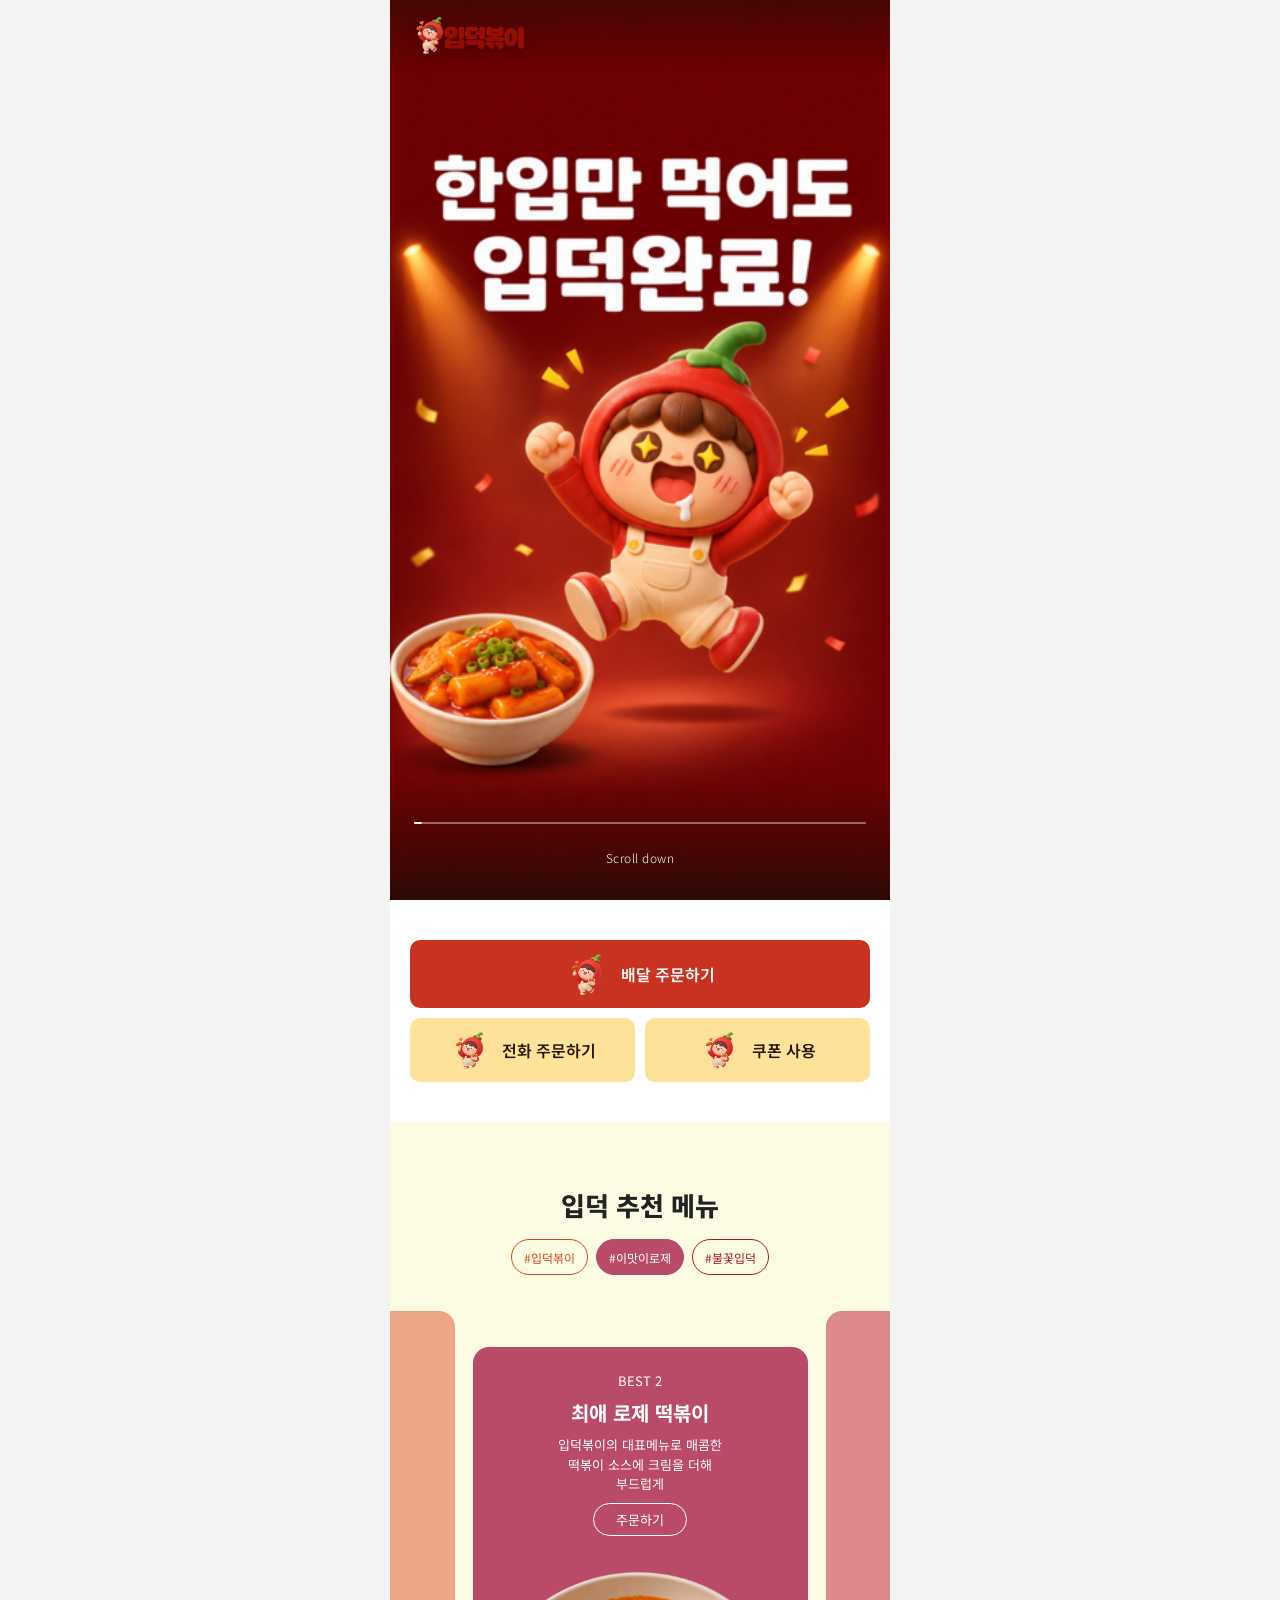
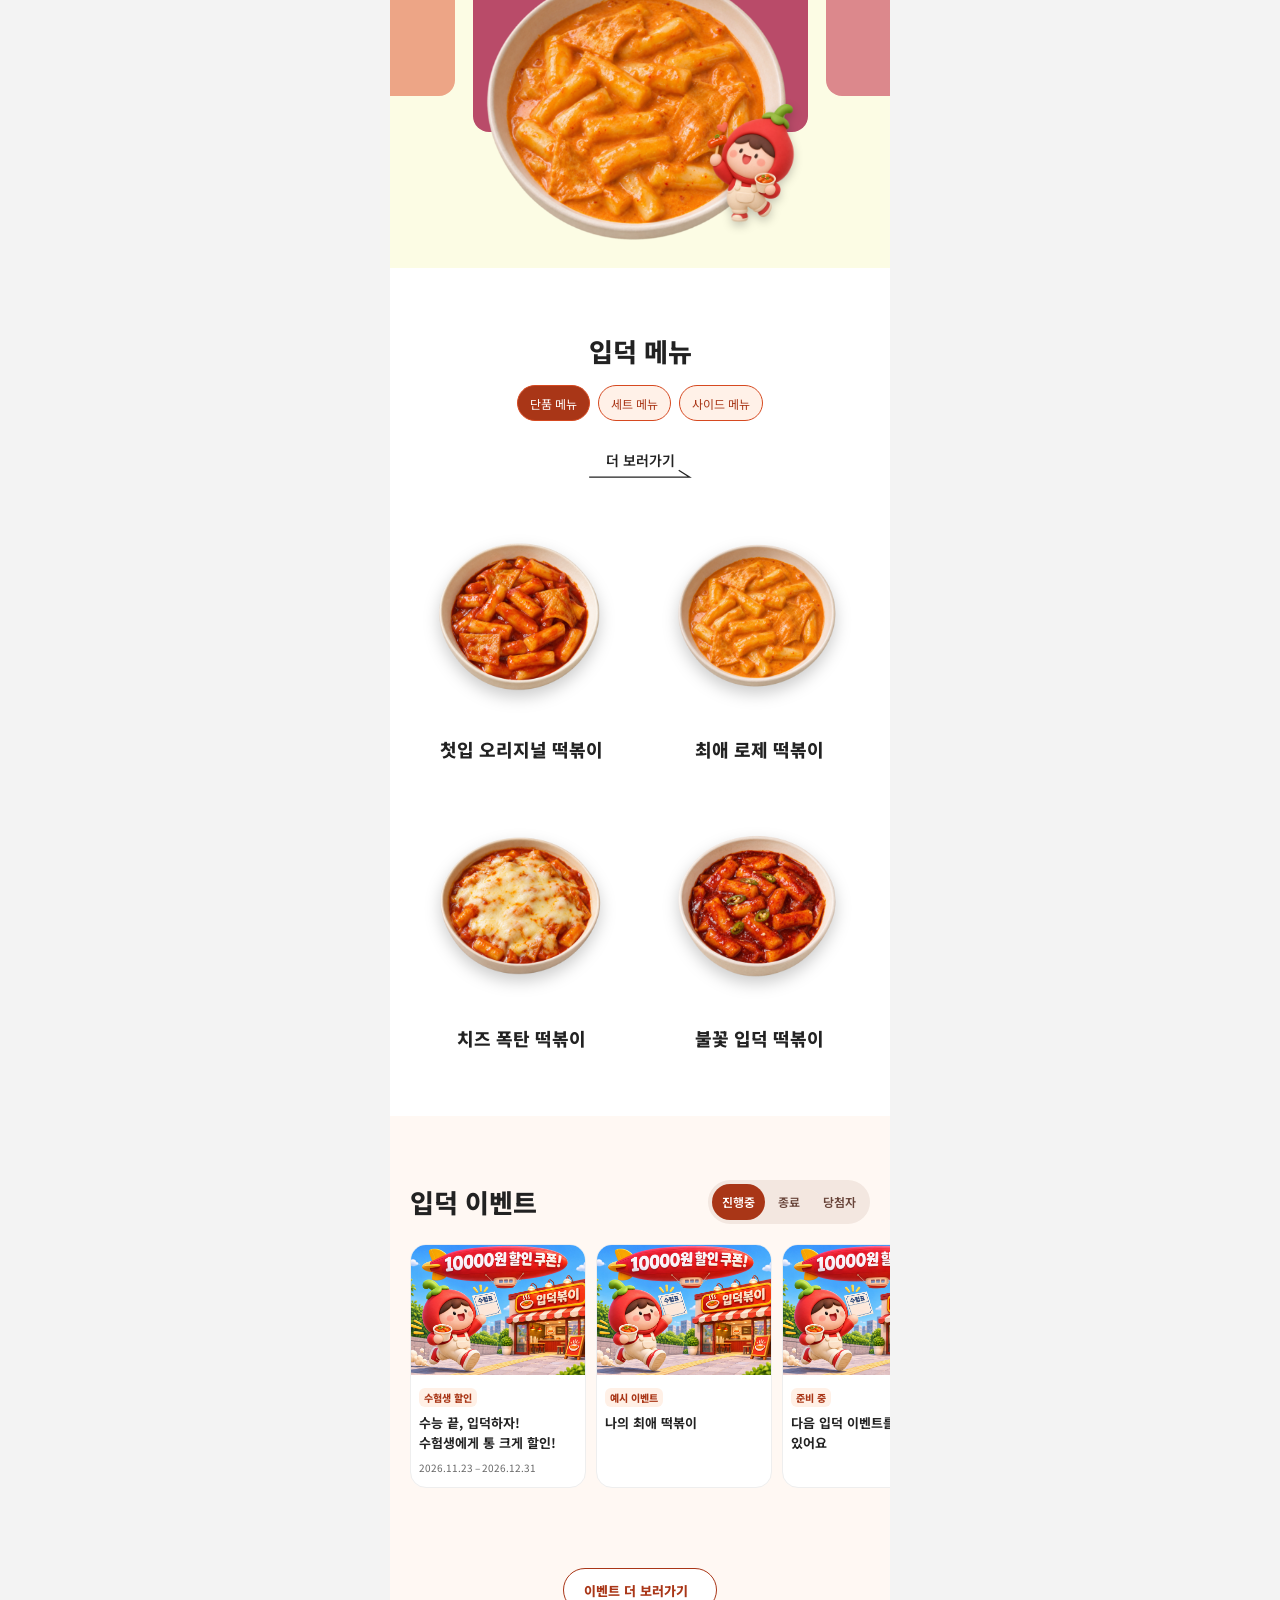
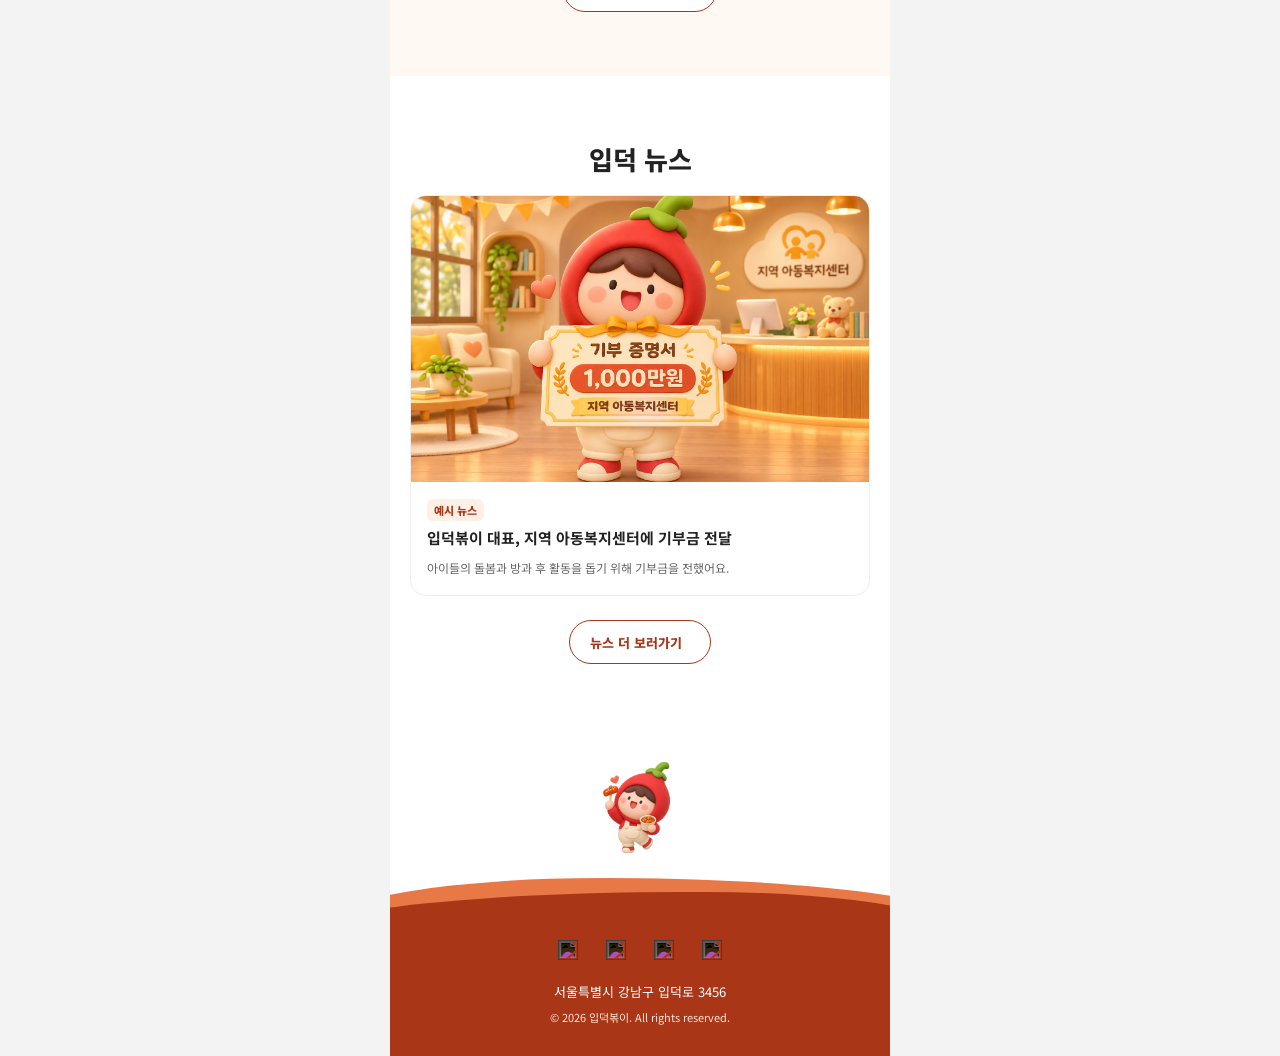
==== index.html @ eea2dc84 "드디어!" ====
<!DOCTYPE html>
<html lang="ko">
<head>
    <meta charset="UTF-8">
    <meta name="viewport" content="width=device-width, initial-scale=1.0">
    <title>입덕볶이</title>
<link rel="stylesheet" href="css/style.css">
<link rel="stylesheet" href="css/layout.css">

<script defer src="https://unpkg.com/lucide@latest"></script>
<script defer src="js/layout.js"></script>
<script defer src="js/main.js"></script></head>
<body>
<div class="page">
    <div class="hero-shell">
        <div data-site-header="overlay"></div>
        <section class="hero" aria-labelledby="hero-title">
            <h1 id="hero-title" class="visually-hidden">입덕볶이</h1>

            <div class="hero-track">
                <div class="hero-slide">
                    <img src="img/hero_1.jpg" alt="" fetchpriority="high">
                </div>
                <div class="hero-slide">
                    <img src="img/hero_2.png" alt="">
                </div>
            </div>

            <button class="hero-arrow hero-arrow--prev" type="button" aria-label="이전 사진">
                <i data-lucide="chevron-left" aria-hidden="true"></i>
            </button>
            <button class="hero-arrow hero-arrow--next" type="button" aria-label="다음 사진">
                <i data-lucide="chevron-right" aria-hidden="true"></i>
            </button>

            <div class="hero-bottom">
                <div class="hero-timeline" aria-hidden="true">
                    <span class="hero-timeline__fill"></span>
                </div>
                <a class="hero-scroll" href="#order-actions">
                    <span>Scroll down</span>
                    <i data-lucide="chevron-down" aria-hidden="true"></i>
                </a>
                <button class="hero-pause" type="button" aria-label="슬라이드 일시정지"
                        data-paused="false">
                    <i class="hero-pause__pause" data-lucide="pause" aria-hidden="true"></i>
                    <i class="hero-pause__play" data-lucide="play" aria-hidden="true"></i>
                </button>
            </div>
        </section>
    </div>

    <main>
        <div id="order-actions" class="order-actions">
            <a class="order-button order-button--primary" href="sub/lists/lists.html">
                <img src="img/character/ipdeok_normal.png" alt="">
                <span>배달 주문하기</span>
            </a>

            <button id="phone-order-button" class="order-button" type="button"
                    aria-haspopup="dialog" aria-controls="phone-order-dialog">
                <img src="img/character/ipdeok_normal.png" alt="">
                <span>전화 주문하기</span>
            </button>

            <a class="order-button" href="sub/lists/lists.html">
                <img src="img/character/ipdeok_normal.png" alt="">
                <span>쿠폰 사용</span>
            </a>
        </div>
        <dialog id="phone-order-dialog" class="phone-dialog" aria-labelledby="phone-order-number">
            <p id="phone-order-number" class="phone-dialog__number">
                <i data-lucide="phone" aria-hidden="true"></i>
                <span>010-1234-5678</span>
            </p>
            <form class="phone-dialog__actions" method="dialog">
                <button type="submit" autofocus>취소</button>
                <a href="tel:01012345678">전화하기</a>
            </form>
        </dialog>

        <section class="featured" aria-labelledby="featured-title">
            <h2 id="featured-title">입덕 추천 메뉴</h2>

            <div class="section-labels" role="group" aria-label="추천 메뉴 선택">
                <button class="pill is-current" data-flavor="original" type="button"
                        aria-pressed="true" aria-controls="featured-original">#입덕볶이</button>
                <button class="pill" data-flavor="rose" type="button"
                        aria-pressed="false" aria-controls="featured-rose">#이맛이로제</button>
                <button class="pill" data-flavor="spicy" type="button"
                        aria-pressed="false" aria-controls="featured-spicy">#불꽃입덕</button>
            </div>

            <div class="featured-track">
                <article id="featured-original" class="featured-card is-current" data-flavor="original"
                         style="--card-offset: 0">
                    <p class="featured-rank">BEST 1</p>
                    <h3>첫입 오리지널 떡볶이</h3>
                    <p class="featured-description">입덕볶이의 대표메뉴로 쫄깃한 밀떡에 매콤달콤한 소스를 듬뿍</p>
                    <a class="featured-order" href="sub/detail/detail.html?menu=original">주문하기</a>
                    <div class="featured-visual">
                        <img class="featured-food" src="img/menu/normal.png" alt="">
                        <div class="featured-mascot" aria-hidden="true">
                            <img src="img/character/ipdeok_normal.png" alt="">
                            <span>♥</span><span>♥</span><span>♥</span><span>♥</span><span>♥</span>
                        </div>
                    </div>
                </article>

                <article id="featured-rose" class="featured-card" data-flavor="rose"
                         style="--card-offset: 1" inert>
                    <p class="featured-rank">BEST 2</p>
                    <h3>최애 로제 떡볶이</h3>
                    <p class="featured-description">입덕볶이의 대표메뉴로 매콤한 떡볶이 소스에 크림을 더해 부드럽게</p>
                    <a class="featured-order" href="sub/detail/detail.html?menu=rose">주문하기</a>
                    <div class="featured-visual">
                        <img class="featured-food" src="img/menu/rose.png" alt="">
                        <div class="featured-mascot" aria-hidden="true">
                            <img src="img/character/ipdeok_normal.png" alt="">
                            <span>♥</span><span>♥</span><span>♥</span><span>♥</span><span>♥</span>
                        </div>
                    </div>
                </article>

                <article id="featured-spicy" class="featured-card" data-flavor="spicy"
                         style="--card-offset: -1" inert>
                    <p class="featured-rank">BEST 3</p>
                    <h3>불꽃 입덕 떡볶이</h3>
                    <p class="featured-description">입덕볶이의 대표메뉴로 청양고추의 알싸한 매운맛이 끝까지 남는 떡볶이</p>
                    <a class="featured-order" href="sub/detail/detail.html?menu=spicy">주문하기</a>
                    <div class="featured-visual">
                        <img class="featured-food" src="img/menu/spicy.png" alt="">
                        <div class="featured-mascot" aria-hidden="true">
                            <img src="img/character/ipdeok_normal.png" alt="">
                            <span>♥</span><span>♥</span><span>♥</span><span>♥</span><span>♥</span>
                        </div>
                    </div>
                </article>

                <button class="featured-arrow featured-arrow--prev" type="button" aria-label="이전 추천 메뉴">
                    <i data-lucide="chevron-left" aria-hidden="true"></i>
                </button>
                <button class="featured-arrow featured-arrow--next" type="button" aria-label="다음 추천 메뉴">
                    <i data-lucide="chevron-right" aria-hidden="true"></i>
                </button>
            </div>
        </section>

        <section class="menu-section" aria-labelledby="menu-title">
            <h2 id="menu-title">입덕 메뉴</h2>

            <div class="section-labels menu-categories" role="group" aria-label="메뉴 종류">
                <button class="pill is-current" type="button" aria-pressed="true"
                        aria-controls="menu-items">단품 메뉴</button>
                <button class="pill" type="button" aria-pressed="false"
                        aria-controls="menu-items">세트 메뉴</button>
                <button class="pill" type="button" aria-pressed="false"
                        aria-controls="menu-items">사이드 메뉴</button>
            </div>

            <div class="menu-browse">
                <a class="menu-browse-link" href="sub/lists/lists.html" aria-label="떡볶이 메뉴 더 보러가기">
                    <span class="menu-browse-link__text">더 보러가기</span>
                    <svg viewBox="0 0 180 22" preserveAspectRatio="none" aria-hidden="true">
                        <path class="menu-browse-link__line" d="M2 20H176L157 3"></path>
                        <path class="menu-browse-link__line menu-browse-link__line--red"
                              d="M2 20H176L157 3"></path>
                    </svg>
                </a>
            </div>

            <ul id="menu-items" class="menu-grid">
                <li class="menu-card">
                    <div class="menu-card__visual">
                        <img class="menu-card__food" src="img/menu/normal.png" alt="" loading="lazy">
                        <img class="menu-card__mascot" src="img/character/ipdeok_normal.png" alt="" loading="lazy">
                        <a class="menu-detail-link" href="sub/detail/detail.html?menu=original"
                           aria-label="첫입 오리지널 떡볶이 상세 페이지로 이동">상세 페이지로 이동</a>
                    </div>
                    <h3>첫입 오리지널 떡볶이</h3>
                </li>
                <li class="menu-card">
                    <div class="menu-card__visual">
                        <img class="menu-card__food" src="img/menu/rose.png" alt="" loading="lazy">
                        <img class="menu-card__mascot" src="img/character/ipdeok_normal.png" alt="" loading="lazy">
                        <a class="menu-detail-link" href="sub/detail/detail.html?menu=rose"
                           aria-label="최애 로제 떡볶이 상세 페이지로 이동">상세 페이지로 이동</a>
                    </div>
                    <h3>최애 로제 떡볶이</h3>
                </li>
                <li class="menu-card">
                    <div class="menu-card__visual">
                        <img class="menu-card__food" src="img/menu/cheese.png" alt="" loading="lazy">
                        <img class="menu-card__mascot" src="img/character/ipdeok_normal.png" alt="" loading="lazy">
                        <a class="menu-detail-link" href="sub/detail/detail.html?menu=cheese"
                           aria-label="치즈 폭탄 떡볶이 상세 페이지로 이동">상세 페이지로 이동</a>
                    </div>
                    <h3>치즈 폭탄 떡볶이</h3>
                </li>
                <li class="menu-card">
                    <div class="menu-card__visual">
                        <img class="menu-card__food" src="img/menu/spicy.png" alt="" loading="lazy">
                        <img class="menu-card__mascot" src="img/character/ipdeok_normal.png" alt="" loading="lazy">
                        <a class="menu-detail-link" href="sub/detail/detail.html?menu=spicy"
                           aria-label="불꽃 입덕 떡볶이 상세 페이지로 이동">상세 페이지로 이동</a>
                    </div>
                    <h3>불꽃 입덕 떡볶이</h3>
                </li>
            </ul>
        </section>

        <section class="event-section" aria-labelledby="event-title">
            <div class="event-heading">
                <h2 id="event-title">입덕 이벤트</h2>
                <div class="event-filters" role="group" aria-label="이벤트 구분">
                    <button type="button" aria-pressed="true" aria-controls="event-active">진행중</button>
                    <button type="button" aria-pressed="false" aria-controls="event-ended">종료</button>
                    <button type="button" aria-pressed="false" aria-controls="event-winners">당첨자</button>
                </div>
            </div>

            <div id="event-active" class="event-panel">
                <div id="event-track" class="event-track" tabindex="0" role="region"
                     aria-label="진행중 이벤트 카드">
                    <a class="story-card" href="sub/community/community.html#events">
                        <img class="story-image" src="img/character/ipdeok_event.jpg" alt="" loading="lazy">
                        <div class="story-copy">
                            <p class="story-category">수험생 할인</p>
                            <h3>수능 끝, 입덕하자! 수험생에게 통 크게 할인!</h3>
                            <p class="story-date">
                                <time datetime="2026-11-23">2026.11.23</time> –
                                <time datetime="2026-12-31">2026.12.31</time>
                            </p>
                        </div>
                    </a>

                    <a class="story-card" href="sub/community/community.html#events">
                        <img class="story-image" src="img/character/ipdeok_event.jpg" alt="" loading="lazy">
                        <div class="story-copy">
                            <p class="story-category">예시 이벤트</p>
                            <h3>나의 최애 떡볶이</h3>
                        </div>
                    </a>

                    <a class="story-card" href="sub/community/community.html#events">
                        <img class="story-image" src="img/character/ipdeok_event.jpg" alt="" loading="lazy">
                        <div class="story-copy">
                            <p class="story-category">준비 중</p>
                            <h3>다음 입덕 이벤트를 준비하고 있어요</h3>
                        </div>
                    </a>
                </div>

                <div class="event-arrows" role="group" aria-label="이벤트 카드 이동">
                    <button class="event-arrow event-arrow--prev" type="button"
                            aria-label="이전 이벤트 카드" aria-controls="event-track" disabled>
                        <i data-lucide="chevron-left" aria-hidden="true"></i>
                    </button>
                    <button class="event-arrow event-arrow--next" type="button"
                            aria-label="다음 이벤트 카드" aria-controls="event-track">
                        <i data-lucide="chevron-right" aria-hidden="true"></i>
                    </button>
                </div>
            </div>

            <div id="event-ended" class="event-panel" hidden>
                <p class="event-empty">아직 종료된 이벤트가 없어요.</p>
            </div>

            <div id="event-winners" class="event-panel" hidden>
                <p class="event-empty">아직 발표된 당첨자가 없어요.</p>
            </div>

            <div class="section-more">
                <a class="more-link" href="sub/community/community.html#events">
                    이벤트 더 보러가기
                    <i data-lucide="arrow-right" aria-hidden="true"></i>
                </a>
            </div>
        </section>

        <section class="news-section" aria-labelledby="news-title">
            <h2 id="news-title">입덕 뉴스</h2>

            <a class="story-card" href="sub/community/community.html">
                <img class="story-image" src="img/character/ipdeok_news.jpg" alt="" loading="lazy">
                <div class="story-copy">
                    <p class="story-category">예시 뉴스</p>
                    <h3>입덕볶이 대표, 지역 아동복지센터에 기부금 전달</h3>
                    <p class="story-description">아이들의 돌봄과 방과 후 활동을 돕기 위해 기부금을 전했어요.</p>
                </div>
            </a>

            <div class="section-more">
                <a class="more-link" href="sub/community/community.html">
                    뉴스 더 보러가기
                    <i data-lucide="arrow-right" aria-hidden="true"></i>
                </a>
            </div>
        </section>
    </main>
<div class="footer-mascot" aria-hidden="true">
    <img src="img/character/ipdeok_normal.png" alt=""
         width="104" height="104" loading="lazy">
</div>
    <footer class="site-footer">
        <div class="site-footer__content">
            <nav class="footer-social" aria-label="입덕볶이 SNS">
                <a href="#" aria-label="Facebook">
                    <img src="https://cdn.jsdelivr.net/npm/bootstrap-icons@1.13.2/icons/facebook.svg"
                        width="20" height="20" alt="" loading="lazy">
                </a>
                <a href="#" aria-label="X">
                    <img src="https://cdn.jsdelivr.net/npm/bootstrap-icons@1.13.2/icons/twitter-x.svg"
                        width="20" height="20" alt="" loading="lazy">
                </a>
                <a href="#" aria-label="Instagram">
                    <img src="https://cdn.jsdelivr.net/npm/bootstrap-icons@1.13.2/icons/instagram.svg"
                        width="20" height="20" alt="" loading="lazy">
                </a>
                <a href="#" aria-label="YouTube">
                    <img src="https://cdn.jsdelivr.net/npm/bootstrap-icons@1.13.2/icons/youtube.svg"
                        width="20" height="20" alt="" loading="lazy">
                </a>
            </nav>

            <address class="footer-address">서울특별시 강남구 입덕로 3456</address>
            <p class="footer-copyright">&copy; 2026 입덕볶이. All rights reserved.</p>
        </div>
    </footer>

    <dialog id="site-menu" class="menu-drawer" aria-label="사이트 메뉴">
        <div class="menu-drawer__panel">
            <form method="dialog" class="menu-drawer__controls">
                <button class="menu-close" type="submit" aria-label="메뉴 닫기" autofocus>
                    <i data-lucide="x" aria-hidden="true"></i>
                </button>
            </form>
            <nav aria-label="페이지 이동">
                <ul class="menu-links">
                    <li><a href="sub/about/about.html">소개</a></li>
                    <li><a href="sub/lists/lists.html">떡볶이 메뉴</a></li>
                    <li><a href="sub/community/community.html">커뮤니티</a></li>
                    <li><a href="sub/login/login.html">로그인/회원가입</a></li>
                </ul>
            </nav>
        </div>
    </dialog>
</div>
</body>
</html>
---- css/style.css ----
@import url("https://fonts.googleapis.com/css2?family=Noto+Sans+KR:wght@300;400;600;800&display=swap");

:root {
  --page-max-width: 500px;
  --page-gutter: 20px;
  --brand: #d64920;
  --brand-ink: #a93617;
  --cream: #fcfce4;
}

* { box-sizing: border-box; }

html { scroll-behavior: smooth; }

body {
  margin: 0;
  background: #f3f3f3;
  color: #222;
  font-family: "Noto Sans KR", sans-serif;
}

a {
  color: inherit;
  text-decoration: none;
}

button { font: inherit; }

:focus-visible {
  outline: 2px solid var(--brand-ink);
  outline-offset: 4px;
}

.visually-hidden {
  position: absolute;
  width: 1px;
  height: 1px;
  overflow: hidden;
  clip-path: inset(50%);
  white-space: nowrap;
}

.page {
  width: 100%;
  max-width: var(--page-max-width);
  min-height: 100vh;
  margin-inline: auto;
  background: #fff;
}

/* 헤더와 히어로 */
.hero-shell { position: relative; }

.site-header {
  position: absolute;
  z-index: 3;
  inset: 0 0 auto;
  display: flex;
  min-height: 72px;
  align-items: center;
  justify-content: space-between;
  padding: 8px var(--page-gutter);
  background: linear-gradient(rgb(24 12 7 / 46%), transparent);
}

.site-home {
  display: grid;
  min-height: 44px;
  align-items: center;
}

.site-logo {
  display: block;
  width: 120px;
  height: auto;
  filter: drop-shadow(0 2px 6px rgb(0 0 0 / 22%));
}

.menu-button,
.menu-close,
.hero-arrow,
.hero-pause,
.featured-arrow,
.event-arrow {
  display: grid;
  width: 44px;
  height: 44px;
  place-items: center;
  padding: 0;
  border: 0;
  background: transparent;
  color: inherit;
  cursor: pointer;
}

.site-header .menu-button,
.hero-arrow,
.hero-pause {
  color: #fff;
  filter: drop-shadow(0 1px 3px rgb(0 0 0 / 55%));
}

.menu-button svg,
.menu-close svg,
.hero-pause svg {
  width: 29px;
  height: 29px;
  stroke-width: 1.2;
}

.hero-arrow svg,
.featured-arrow svg,
.event-arrow svg {
  width: 38px;
  height: 38px;
  stroke-width: 1.15;
}

.hero {
  position: relative;
  height: 100vh;
  height: 100dvh;
  overflow: hidden;
  background: #b97854;
}

.hero-track {
  display: flex;
  width: 100%;
  height: 100%;
  transform: translateX(var(--hero-offset, 0%));
  transition: transform 520ms ease-in-out;
}

.hero-slide { flex: 0 0 100%; }

.hero-slide img {
  display: block;
  width: 100%;
  height: 100%;
  object-fit: cover;
  object-position: center;
}

.hero-arrow,
.featured-arrow {
  position: absolute;
  z-index: 2;
  top: 50%;
  transform: translateY(-50%);
}

.hero-arrow--prev { left: 10px; }
.hero-arrow--next { right: 10px; }

.hero-bottom {
  position: absolute;
  inset: auto 0 0;
  display: grid;
  justify-items: center;
  gap: 12px;
  padding: 44px 24px calc(20px + env(safe-area-inset-bottom, 0px));
  background: linear-gradient(transparent, rgb(25 12 7 / 76%));
  color: #fff;
}

.hero-timeline {
  width: 100%;
  height: 2px;
  overflow: hidden;
  border-radius: 999px;
  background: rgb(255 255 255 / 40%);
}

.hero-timeline__fill {
  display: block;
  height: 100%;
  background: #fff;
  transform: scaleX(0);
  transform-origin: left center;
}

.hero-scroll {
  display: grid;
  min-height: 44px;
  align-content: center;
  justify-items: center;
  gap: 2px;
  font-size: 12px;
  font-weight: 300;
  letter-spacing: 0.04em;
}

.hero-scroll svg {
  width: 24px;
  height: 24px;
  stroke-width: 1.15;
  animation: scroll-double-hop 760ms ease-in-out infinite;
}

@keyframes scroll-double-hop {
  0%, 22%, 48%, 100% { transform: translateY(0); }
  10% { transform: translateY(-4px); }
  34% { transform: translateY(-8px); }
}

.hero-pause {
  position: absolute;
  right: 20px;
  bottom: calc(20px + env(safe-area-inset-bottom, 0px));
}

.hero-pause[data-paused="false"] .hero-pause__play,
.hero-pause[data-paused="true"] .hero-pause__pause {
  display: none;
}

.hero-shell :focus-visible { outline-color: #fff; }

/* 주문 버튼과 전화 팝업 */
.order-actions {
  display: grid;
  grid-template-columns: repeat(2, minmax(0, 1fr));
  gap: 10px;
  padding: 40px var(--page-gutter);
}

.order-button {
  display: flex;
  min-height: 64px;
  align-items: center;
  justify-content: center;
  gap: clamp(4px, 2vw, 10px);
  padding: 6px 8px;
  border: 0;
  border-radius: 10px;
  background: #ffe29a;
  color: #2a1909;
  font-size: clamp(13px, 3.6vw, 16px);
  font-weight: 600;
  text-align: center;
  word-break: keep-all;
  cursor: pointer;
}

.order-button--primary {
  grid-column: 1 / -1;
  min-height: 68px;
  background: #c83220;
  color: #fff;
}

.order-button img {
  display: block;
  width: clamp(28px, 9vw, 42px);
  height: auto;
  flex-shrink: 0;
  object-fit: contain;
  transition: transform 240ms ease-out;
}

.order-button--primary img { width: 46px; }

.order-button:focus-visible img { transform: scale(1.28); }

.phone-dialog {
  width: min(320px, calc(100% - 40px));
  padding: 24px;
  border: 0;
  border-radius: 16px;
  color: #111;
}

.phone-dialog::backdrop { background: rgb(0 0 0 / 35%); }

.phone-dialog__number,
.phone-dialog__actions {
  display: flex;
  align-items: center;
  justify-content: center;
  gap: 8px;
}

.phone-dialog__number {
  margin: 0 0 16px;
  font-size: 18px;
  font-weight: 600;
}

.phone-dialog__number svg {
  width: 18px;
  height: 18px;
}

.phone-dialog__actions button,
.phone-dialog__actions a {
  display: inline-grid;
  min-height: 48px;
  place-items: center;
  padding: 0 16px;
  border: 0;
  border-radius: 999px;
  font-size: 14px;
  font-weight: 600;
  cursor: pointer;
}

.phone-dialog__actions button { background: #f2f2f2; }

.phone-dialog__actions a {
  background: var(--brand-ink);
  color: #fff;
}

/* 공통 섹션과 뱃지 */
main h2 {
  margin: 0;
  font-size: 26px;
  font-weight: 800;
  text-align: center;
}

.featured,
.menu-section,
.event-section,
.news-section {
  padding-block: 64px;
}

.section-labels {
  display: flex;
  flex-wrap: wrap;
  justify-content: center;
  gap: 8px;
  margin: 16px var(--page-gutter) 0;
}

.pill {
  min-height: 36px;
  padding: 5px 12px;
  border: 1px solid var(--flavor, var(--brand));
  border-radius: 999px;
  background: transparent;
  color: var(--flavor, var(--brand-ink));
  font-size: 12px;
  cursor: pointer;
}

.pill.is-current {
  background-color: var(--flavor, var(--brand-ink));
  color: #fff;
}

/* 추천 메뉴 */
.featured {
  overflow: hidden;
  padding-bottom: 136px;
  background: var(--cream);
}

.featured [data-flavor="original"] {
  --flavor: #d64920;
  --preview: #eda586;
  --heart-color: #ffdb55;
}

.featured [data-flavor="rose"] {
  --flavor: #b94b69;
  --preview: #eab4bd;
  --heart-color: #ff9fc5;
}

.featured [data-flavor="spicy"] {
  --flavor: #a71925;
  --preview: #dc888c;
  --heart-color: #ff303b;
}

.featured-track {
  position: relative;
  display: grid;
  grid-template: minmax(0, 1fr) / minmax(0, 1fr);
  width: 67%;
  min-height: 258px;
  aspect-ratio: 180 / 207;
  margin: 72px auto 0;
}

.featured-card {
  position: relative;
  grid-area: 1 / 1;
  min-height: 0;
  padding: 24px 8px 0;
  border-radius: 16px;
  background: var(--preview);
  color: #fff;
  text-align: center;
  transform: translate(calc(var(--card-offset) * (100% + 18px)), -36px);
}

.featured-card.is-current {
  z-index: 1;
  background: var(--flavor);
  transform: translateX(0);
}

.featured-rank,
.featured-card h3 {
  margin: 0 0 8px;
}

.featured-rank { font-size: 13px; }

.featured-card h3 {
  font-size: clamp(14px, 4vw, 20px);
  word-break: keep-all;
}

.featured-description {
  max-width: 28ch;
  margin: 0 auto 9px;
  padding-inline: 4px;
  color: #fff;
  font-size: clamp(11px, 3vw, 13px);
  line-height: 1.5;
  word-break: keep-all;
}

.featured-order {
  position: relative;
  z-index: 2;
  display: inline-block;
  padding: 6px 22px;
  border: 1px solid #fff;
  border-radius: 999px;
  background: linear-gradient(#fff, #fff) center bottom / 100% 0% no-repeat;
  font-size: 13px;
  transition: background-size 240ms, color 240ms, transform 240ms;
}

.featured-order:focus-visible {
  background-size: 100% 100%;
  color: #222;
  outline-color: #fff;
  transform: scale(1.06);
}

.featured-visual {
  position: relative;
  width: 100%;
  margin: 12px auto 0;
  visibility: hidden;
}

.featured-card.is-current .featured-visual { visibility: visible; }

.featured-food {
  display: block;
  width: 100%;
  height: auto;
}

.featured-mascot {
  position: absolute;
  right: -7%;
  bottom: 12%;
  width: clamp(64px, 47%, 134px);
}

.featured-mascot img {
  display: block;
  width: 100%;
  filter: drop-shadow(0 4px 5px rgb(0 0 0 / 22%));
}

.featured-mascot span {
  position: absolute;
  top: 15%;
  left: 50%;
  color: var(--heart-color);
  font-size: 19px;
  line-height: 1;
  opacity: 0;
  text-shadow: 0 1px 3px rgb(68 10 15 / 55%);
  pointer-events: none;
}

.featured-mascot span:nth-of-type(1) { --heart-x: -40px; --heart-delay: 0ms; }
.featured-mascot span:nth-of-type(2) { --heart-x: -22px; --heart-delay: 95ms; }
.featured-mascot span:nth-of-type(3) { --heart-x: -2px; --heart-delay: 190ms; }
.featured-mascot span:nth-of-type(4) { --heart-x: 19px; --heart-delay: 285ms; }
.featured-mascot span:nth-of-type(5) { --heart-x: 39px; --heart-delay: 380ms; }

.featured-card.is-current .featured-mascot span {
  animation: heart-pop 1.45s ease-out var(--heart-delay) infinite;
}

@keyframes heart-pop {
  0% { opacity: 0; transform: translate(0, 5px) scale(.5); }
  25% { opacity: 1; }
  75% { opacity: .9; }
  100% { opacity: 0; transform: translate(var(--heart-x), -48px) scale(1.1); }
}

.featured-arrow {
  color: #2b160e;
  filter: drop-shadow(0 0 2px rgb(255 255 255 / 65%));
}

.featured-arrow--prev { left: -28px; }
.featured-arrow--next { right: -28px; }

/* 입덕 메뉴 */
.menu-categories .pill {
  background-color: #fff1e8;
  background-image: linear-gradient(#fff, #fff);
  background-position: center bottom;
  background-repeat: no-repeat;
  background-size: 100% 0%;
  transition: background-size 220ms ease-out, color 220ms ease-out;
}

.menu-categories .pill.is-current { background-color: var(--brand-ink); }

.menu-browse {
  margin: 22px var(--page-gutter) 0;
  text-align: center;
}

.menu-browse-link {
  --browse-red: #c0292a;
  display: inline-grid;
  width: min(104px, 100%);
  min-height: 44px;
  grid-template-rows: auto 9px;
  align-content: center;
  justify-items: center;
  color: #222;
}

@property --browse-fill {
  syntax: "<percentage>";
  inherits: false;
  initial-value: 0%;
}

.menu-browse-link__text {
  background: linear-gradient(
    to right,
    var(--browse-red) var(--browse-fill, 0%),
    #222 var(--browse-fill, 0%)
  );
  background-clip: text;
  color: transparent;
  font-size: 14px;
  font-weight: 600;
  line-height: 1.2;
  transition: --browse-fill 260ms ease-out;
}

.menu-browse-link svg {
  display: block;
  width: 100%;
  height: 9px;
}

.menu-browse-link__line {
  fill: none;
  stroke: currentColor;
  stroke-width: 1.25;
  vector-effect: non-scaling-stroke;
}

.menu-browse-link__line--red {
  stroke: var(--browse-red);
  clip-path: inset(0 100% 0 0);
  transition: clip-path 260ms ease-out;
}

.menu-browse-link:focus-visible .menu-browse-link__text { --browse-fill: 100%; }
.menu-browse-link:focus-visible .menu-browse-link__line--red { clip-path: inset(0); }

.menu-grid {
  display: grid;
  grid-template-columns: repeat(2, minmax(0, 1fr));
  gap: 32px 16px;
  margin: 18px var(--page-gutter) 0;
  padding: 0;
  list-style: none;
  text-align: center;
}

.menu-card { min-width: 0; }

.menu-card__visual {
  position: relative;
  display: grid;
  aspect-ratio: 1;
  place-items: center;
  isolation: isolate;
}

.menu-card__food {
  display: block;
  width: 76%;
  aspect-ratio: 1;
  object-fit: contain;
  filter: drop-shadow(0 7px 8px rgb(0 0 0 / 20%));
  transition: transform 240ms ease-out;
  pointer-events: none;
}

.menu-card__mascot {
  position: absolute;
  right: -3%;
  bottom: 0;
  z-index: 1;
  display: block;
  width: min(60%, 120px);
  height: auto;
  opacity: 0;
  transform: translateY(8px);
  transition: opacity 200ms, transform 240ms;
  pointer-events: none;
}

.menu-card h3 {
  margin: 10px 0 0;
  font-size: clamp(15px, 4vw, 18px);
  font-weight: 800;
  line-height: 1.4;
  word-break: keep-all;
}

.menu-detail-link {
  position: absolute;
  z-index: 2;
  top: 50%;
  left: 50%;
  display: inline-flex;
  width: max-content;
  max-width: 95%;
  min-height: 32px;
  align-items: center;
  justify-content: center;
  padding: 4px 8px;
  border: 1px solid #fff;
  border-radius: 999px;
  background: linear-gradient(#fff, #fff) center bottom / 100% 0% no-repeat;
  color: #fff;
  box-shadow: 0 1px 4px rgb(0 0 0 / 30%);
  font-size: clamp(10px, 2.6vw, 12px);
  font-weight: 800;
  line-height: 1.2;
  text-align: center;
  text-shadow: 0 1px 3px rgb(0 0 0 / 80%);
  transform: translate(-50%, -50%);
  transition: background-size 220ms ease-out, color 220ms ease-out, opacity 180ms ease-out;
}

.menu-card:focus-within .menu-card__food { transform: scale(1.3); }

.menu-card:focus-within .menu-card__mascot {
  opacity: 1;
  transform: translateY(0);
}

.menu-detail-link:focus-visible,
.menu-categories .pill:focus-visible {
  background-size: 100% 100%;
  color: var(--brand-ink);
  text-shadow: none;
}

/* 이벤트와 뉴스 */
.event-section { background: #fff8f3; }

.event-heading {
  display: flex;
  flex-wrap: wrap;
  align-items: center;
  justify-content: space-between;
  gap: 12px;
  margin-inline: var(--page-gutter);
}

.event-filters {
  display: flex;
  flex-wrap: wrap;
  gap: 3px;
  padding: 4px;
  border-radius: 999px;
  background: #f3e7e0;
}

.event-filters button {
  min-height: 36px;
  padding: 4px 10px;
  border: 0;
  border-radius: 999px;
  background: none;
  color: #684439;
  font-size: 12px;
  font-weight: 600;
  cursor: pointer;
}

.event-filters button[aria-pressed="true"] {
  background: var(--brand-ink);
  color: #fff;
}

.event-track {
  --event-gap: 10px;
  display: grid;
  grid-auto-columns: calc((100% - 2 * var(--event-gap)) / 2.5);
  grid-auto-flow: column;
  gap: var(--event-gap);
  overflow-x: auto;
  margin-top: 16px;
  padding: 4px var(--page-gutter) 12px;
  scroll-padding-inline: var(--page-gutter);
  scroll-snap-type: x mandatory;
  scrollbar-width: none;
}

.event-track::-webkit-scrollbar { display: none; }

.event-arrows {
  display: flex;
  justify-content: center;
  gap: 12px;
}

.event-arrow { color: var(--brand-ink); }

.event-arrow:disabled {
  opacity: .3;
  cursor: default;
}

.event-empty {
  margin: 18px var(--page-gutter) 0;
  padding: 24px 12px;
  border: 1px solid #eee;
  border-radius: 16px;
  background: #fff;
  color: #666;
  font-size: 13px;
  text-align: center;
}

.story-card {
  display: block;
  overflow: hidden;
  border: 1px solid #eee;
  border-radius: 16px;
  background: #fff;
}

.story-card:focus-visible { outline-offset: -3px; }
.event-track .story-card { scroll-snap-align: start; }
.news-section .story-card { margin: 18px var(--page-gutter) 0; }

.story-image {
  display: block;
  width: 100%;
  aspect-ratio: 16 / 10;
  background: #fff0e6;
  object-fit: cover;
}

.event-track .story-image { aspect-ratio: 4 / 3; }

.story-copy { padding: 14px 16px 18px; }
.event-track .story-copy { padding: 8px 8px 11px; }

.story-category {
  display: inline-block;
  margin: 0 0 6px;
  padding: 3px 7px;
  border-radius: 6px;
  background: #fff0e6;
  color: var(--brand-ink);
  font-size: 11px;
  font-weight: 800;
}

.story-copy h3 {
  margin: 0;
  font-size: 15px;
  line-height: 1.5;
  word-break: keep-all;
}

.event-track .story-copy h3 { font-size: clamp(11px, 2.7vw, 13px); }

.story-date,
.story-description {
  margin: 8px 0 0;
  color: #666;
  font-size: 12px;
  line-height: 1.6;
}

.story-date time { white-space: nowrap; }
.event-track .story-date { font-size: 10px; }

.event-track .story-category {
  padding: 2px 5px;
  font-size: 10px;
}

.section-more {
  margin: 24px var(--page-gutter) 0;
  text-align: center;
}

.more-link {
  display: inline-flex;
  min-height: 44px;
  align-items: center;
  justify-content: center;
  gap: 8px;
  padding: 8px 20px;
  border: 1px solid var(--brand-ink);
  border-radius: 999px;
  background: linear-gradient(var(--brand-ink), var(--brand-ink))
    center bottom / 100% 0% no-repeat #fff;
  color: var(--brand-ink);
  font-size: 13px;
  font-weight: 800;
  transition: background-size 240ms, color 240ms;
}

.more-link:focus-visible {
  background-size: 100% 100%;
  color: #fff;
}

.more-link svg {
  width: 16px;
  height: 16px;
  stroke-width: 1.2;
}

/* 푸터 위에서 뛰어노는 입덕이 */
.footer-mascot {
  display: grid;
  min-height: 130px;
  place-items: end center;
  overflow: hidden;
  padding: 12px var(--page-gutter) 0;
}

.footer-mascot img {
  display: block;
  width: 104px;
  height: 104px;
  object-fit: contain;
  transform-origin: center bottom;
  animation: footer-mascot-hop 2.2s ease-in-out infinite;
}

@keyframes footer-mascot-hop {
  0%, 100% { transform: translate(0, 0); }
  17% { transform: translate(-16px, -14px) rotate(-6deg); }
  34% { transform: translate(-27px, 0); }
  62% { transform: translate(16px, -19px) rotate(7deg); }
  80% { transform: translate(25px, 0); }
}

/* 푸터 */
.site-footer {
  position: relative;
  isolation: isolate;
  overflow: hidden;
  padding: 70px var(--page-gutter) 30px;
  color: #fff;
  text-align: center;
}

.site-footer::before,
.site-footer::after {
  position: absolute;
  content: "";
}

.site-footer::before {
  z-index: -2;
  inset: 20px -18% 0 -12%;
  border-radius: 45% 62% 0 0 / 48px 54px 0 0;
  background: #e87846;
}

.site-footer::after {
  z-index: -1;
  inset: 34px -16% 0 -22%;
  border-radius: 58% 38% 0 0 / 50px 48px 0 0;
  background: #a93617;
}

.footer-social {
  display: flex;
  flex-wrap: wrap;
  justify-content: center;
  gap: 4px;
  margin-bottom: 10px;
}

.footer-social a {
  display: grid;
  width: 44px;
  height: 44px;
  place-items: center;
  border-radius: 50%;
}

.footer-social img {
  display: block;
  filter: invert(1);
}

.footer-social a:focus-visible { outline-color: #fff; }

.footer-address {
  margin: 0;
  font-size: 13px;
  font-style: normal;
  line-height: 1.6;
}

.footer-copyright {
  margin: 6px 0 0;
  color: #ffe4d6;
  font-size: 11px;
  line-height: 1.6;
}

/* 마우스 인터랙션 */
@media (hover: hover) and (pointer: fine) {
  .order-button:hover img { transform: scale(1.28); }

  .featured-order:hover {
    background-size: 100% 100%;
    color: #222;
    transform: scale(1.06);
  }

  .menu-browse-link:hover .menu-browse-link__text { --browse-fill: 100%; }
  .menu-browse-link:hover .menu-browse-link__line--red { clip-path: inset(0); }

  .menu-detail-link {
    opacity: 0;
    pointer-events: none;
  }

  .menu-card:hover .menu-card__food { transform: scale(1.3); }

  .menu-card:hover .menu-card__mascot {
    opacity: 1;
    transform: translateY(0);
  }

  .menu-card:hover .menu-detail-link,
  .menu-card:focus-within .menu-detail-link {
    opacity: 1;
    pointer-events: auto;
  }

    .menu-detail-link:hover {
    background-size: 100% 100%;
    color: var(--brand-ink);
    text-shadow: none;
  }

  .more-link:hover {
    background-size: 100% 100%;
    color: #fff;
  }

  .footer-social a:hover { background: rgb(255 255 255 / 16%); }
}

/* 공통 햄버거 메뉴 */
.menu-drawer {
  position: fixed;
  inset: 0;
  width: min(100%, var(--page-max-width));
  max-width: none;
  height: 100%;
  max-height: none;
  margin: auto;
  padding: 0;
  overflow: hidden;
  border: 0;
  background: transparent;
}

.menu-drawer::backdrop { background: rgb(0 0 0 / 35%); }

.menu-drawer__panel {
  width: 66.6667%;
  height: 100%;
  margin-inline-start: auto;
  padding-inline: var(--page-gutter);
  overflow-y: auto;
  background: #fff;
}

.menu-drawer[open] .menu-drawer__panel {
  animation: menu-slide-in 220ms ease-out;
}

@keyframes menu-slide-in {
  from { opacity: 0; transform: translateX(20px); }
  to { opacity: 1; transform: translateX(0); }
}

.menu-drawer__controls {
  display: flex;
  height: 60px;
  align-items: center;
  justify-content: flex-end;
}

.menu-links {
  margin: 0;
  padding: 0;
  list-style: none;
}

.menu-links a {
  display: block;
  padding: 14px 0;
  border-bottom: 1px solid #eee;
  font-weight: 600;
}

@media (prefers-reduced-motion: reduce) {
  html { scroll-behavior: auto; }

  .hero-track,
  .order-button img,
  .featured-order,
  .menu-categories .pill,
  .menu-browse-link__text,
  .menu-browse-link__line--red,
  .menu-card__food,
  .menu-card__mascot,
  .menu-detail-link,
  .more-link {
    transition: none;
  }

  .hero-scroll svg,
  .featured-card.is-current .featured-mascot span,
  .footer-mascot img,
  .menu-drawer[open] .menu-drawer__panel {
    animation: none;
  }
}
---- css/layout.css ----
/* 공통 헤더 */
[data-site-header="overlay"] {
  position: absolute;
  z-index: 3;
  inset: 0 0 auto;
}

.site-header {
  display: flex;
  min-height: 72px;
  align-items: center;
  justify-content: space-between;
  padding: 8px var(--page-gutter, 20px);
  background: #fff;
  color: #222;
}

[data-site-header="overlay"] .site-header {
  background: linear-gradient(rgb(24 12 7 / 46%), transparent);
  color: #fff;
}

[data-site-header="overlay"] .site-header :focus-visible {
  outline-color: #fff;
}

.site-home {
  display: grid;
  min-height: 44px;
  align-items: center;
}

.site-logo {
  display: block;
  width: 120px;
  height: auto;
}

[data-site-header="overlay"] .site-logo {
  filter: drop-shadow(0 2px 6px rgb(0 0 0 / 22%));
}

.menu-button,
.menu-close {
  display: grid;
  width: 44px;
  height: 44px;
  place-items: center;
  padding: 0;
  border: 0;
  background: transparent;
  color: inherit;
  cursor: pointer;
}

.menu-button svg,
.menu-close svg {
  width: 29px;
  height: 29px;
  stroke-width: 1.2;
}

/* 햄버거 메뉴 */
.menu-drawer {
  position: fixed;
  inset: 0;
  width: min(100%, var(--page-max-width, 500px));
  max-width: none;
  height: 100%;
  max-height: none;
  margin: auto;
  padding: 0;
  overflow: hidden;
  border: 0;
  background: transparent;
}

.menu-drawer::backdrop {
  background: rgb(0 0 0 / 35%);
}

.menu-drawer__panel {
  width: 66.6667%;
  height: 100%;
  margin-inline-start: auto;
  padding-inline: var(--page-gutter, 20px);
  overflow-y: auto;
  background: #fff;
  color: #222;
}

.menu-drawer[open] .menu-drawer__panel {
  animation: menu-slide-in 220ms ease-out;
}

@keyframes menu-slide-in {
  from {
    opacity: 0;
    transform: translateX(20px);
  }

  to {
    opacity: 1;
    transform: translateX(0);
  }
}

.menu-drawer__controls {
  display: flex;
  height: 60px;
  align-items: center;
  justify-content: flex-end;
}

.menu-links {
  margin: 0;
  padding: 0;
  list-style: none;
}

.menu-links a {
  display: block;
  padding: 14px 0;
  border-bottom: 1px solid #eee;
  color: #222;
  text-decoration: none;
  font-weight: 600;
}

.menu-links a[aria-current="page"] {
  font-weight: 800;
}

/* 공통 푸터 */
.site-footer {
  position: relative;
  isolation: isolate;
  overflow: hidden;
  padding: 70px var(--page-gutter, 20px) 30px;
  color: #fff;
  text-align: center;
}

.site-footer::before,
.site-footer::after {
  position: absolute;
  content: "";
}

.site-footer::before {
  z-index: -2;
  inset: 20px -18% 0 -12%;
  border-radius: 45% 62% 0 0 / 48px 54px 0 0;
  background: #e87846;
}

.site-footer::after {
  z-index: -1;
  inset: 34px -16% 0 -22%;
  border-radius: 58% 38% 0 0 / 50px 48px 0 0;
  background: #a93617;
}

.footer-social {
  display: flex;
  flex-wrap: wrap;
  justify-content: center;
  gap: 4px;
  margin-bottom: 10px;
}

.footer-social a {
  display: grid;
  width: 44px;
  height: 44px;
  place-items: center;
  border-radius: 50%;
}

.footer-social img {
  display: block;
  filter: invert(1);
}

.footer-social a:focus-visible {
  outline-color: #fff;
}

.footer-address {
  margin: 0;
  font-size: 13px;
  font-style: normal;
  line-height: 1.6;
}

.footer-copyright {
  margin: 6px 0 0;
  color: #ffe4d6;
  font-size: 11px;
  line-height: 1.6;
}

@media (hover: hover) {
  .footer-social a:hover {
    background: rgb(255 255 255 / 16%);
  }
}

@media (prefers-reduced-motion: reduce) {
  .menu-drawer[open] .menu-drawer__panel {
    animation: none;
  }
}
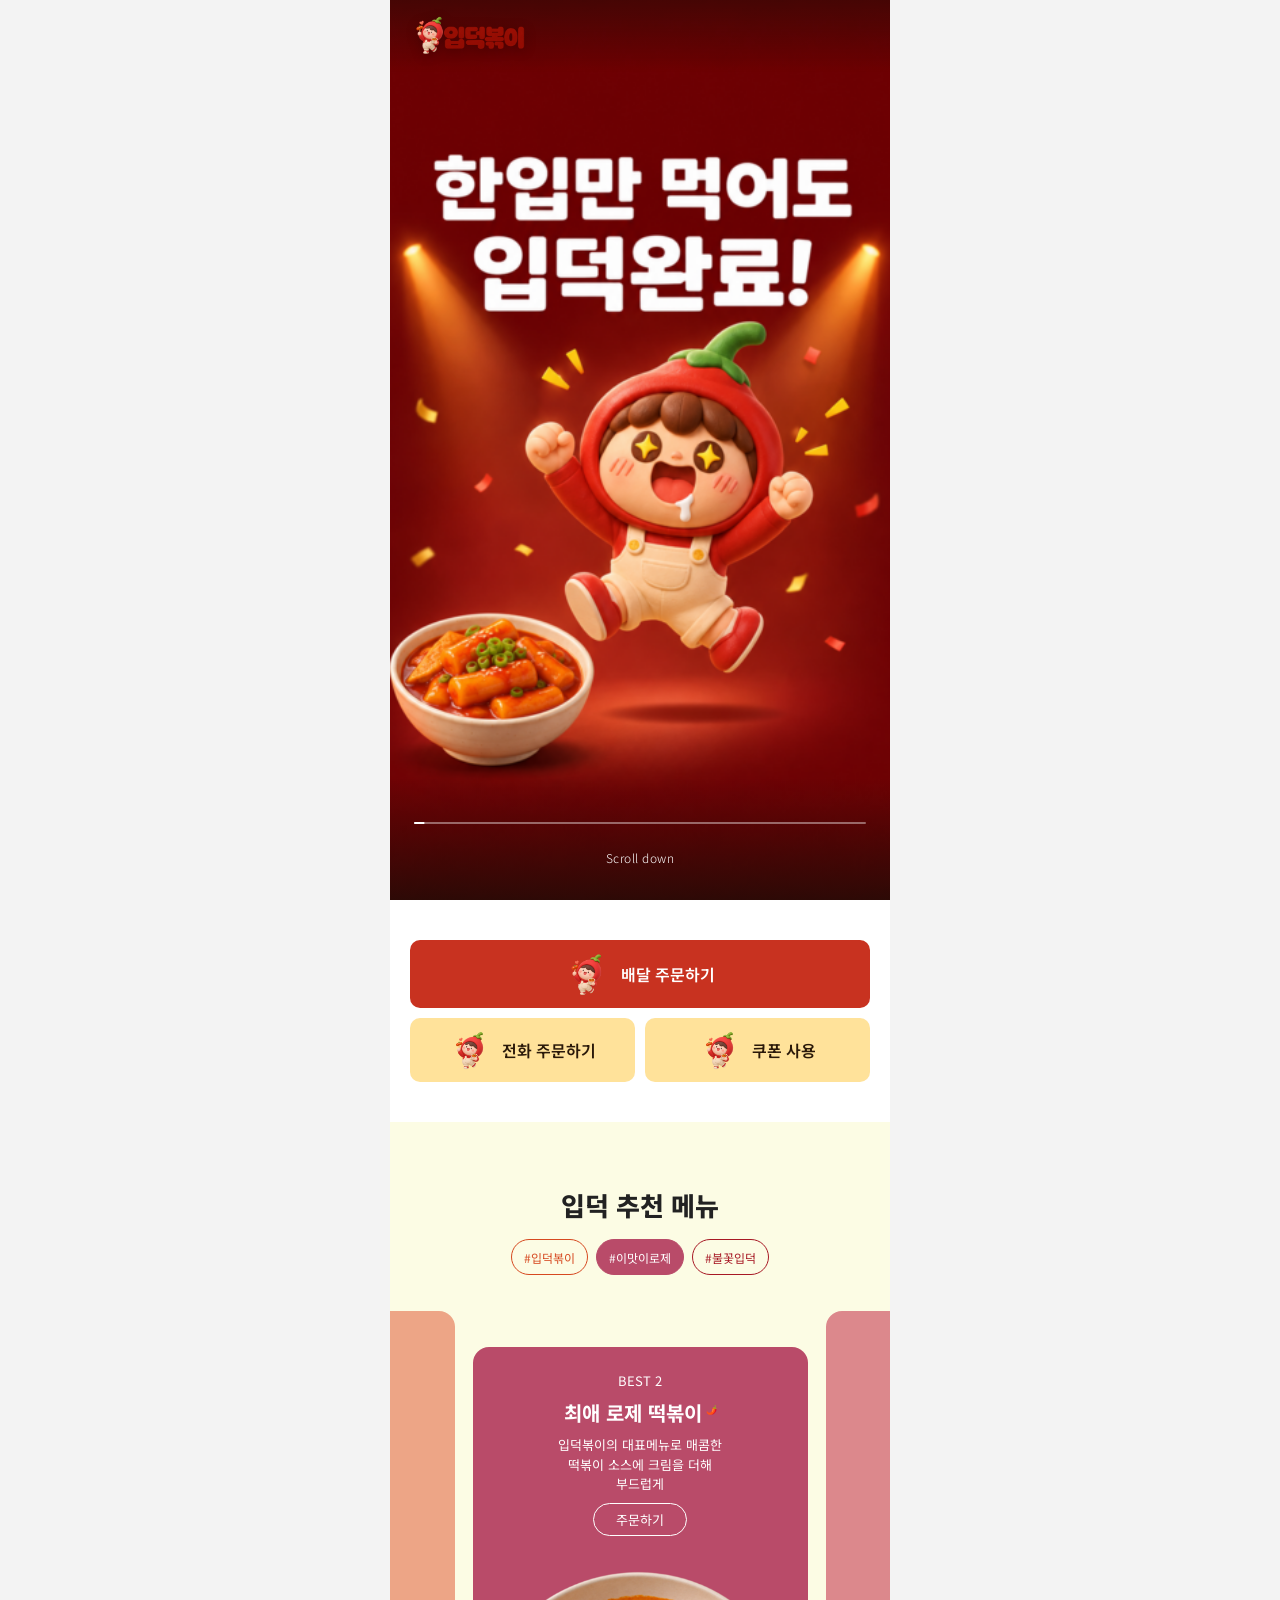
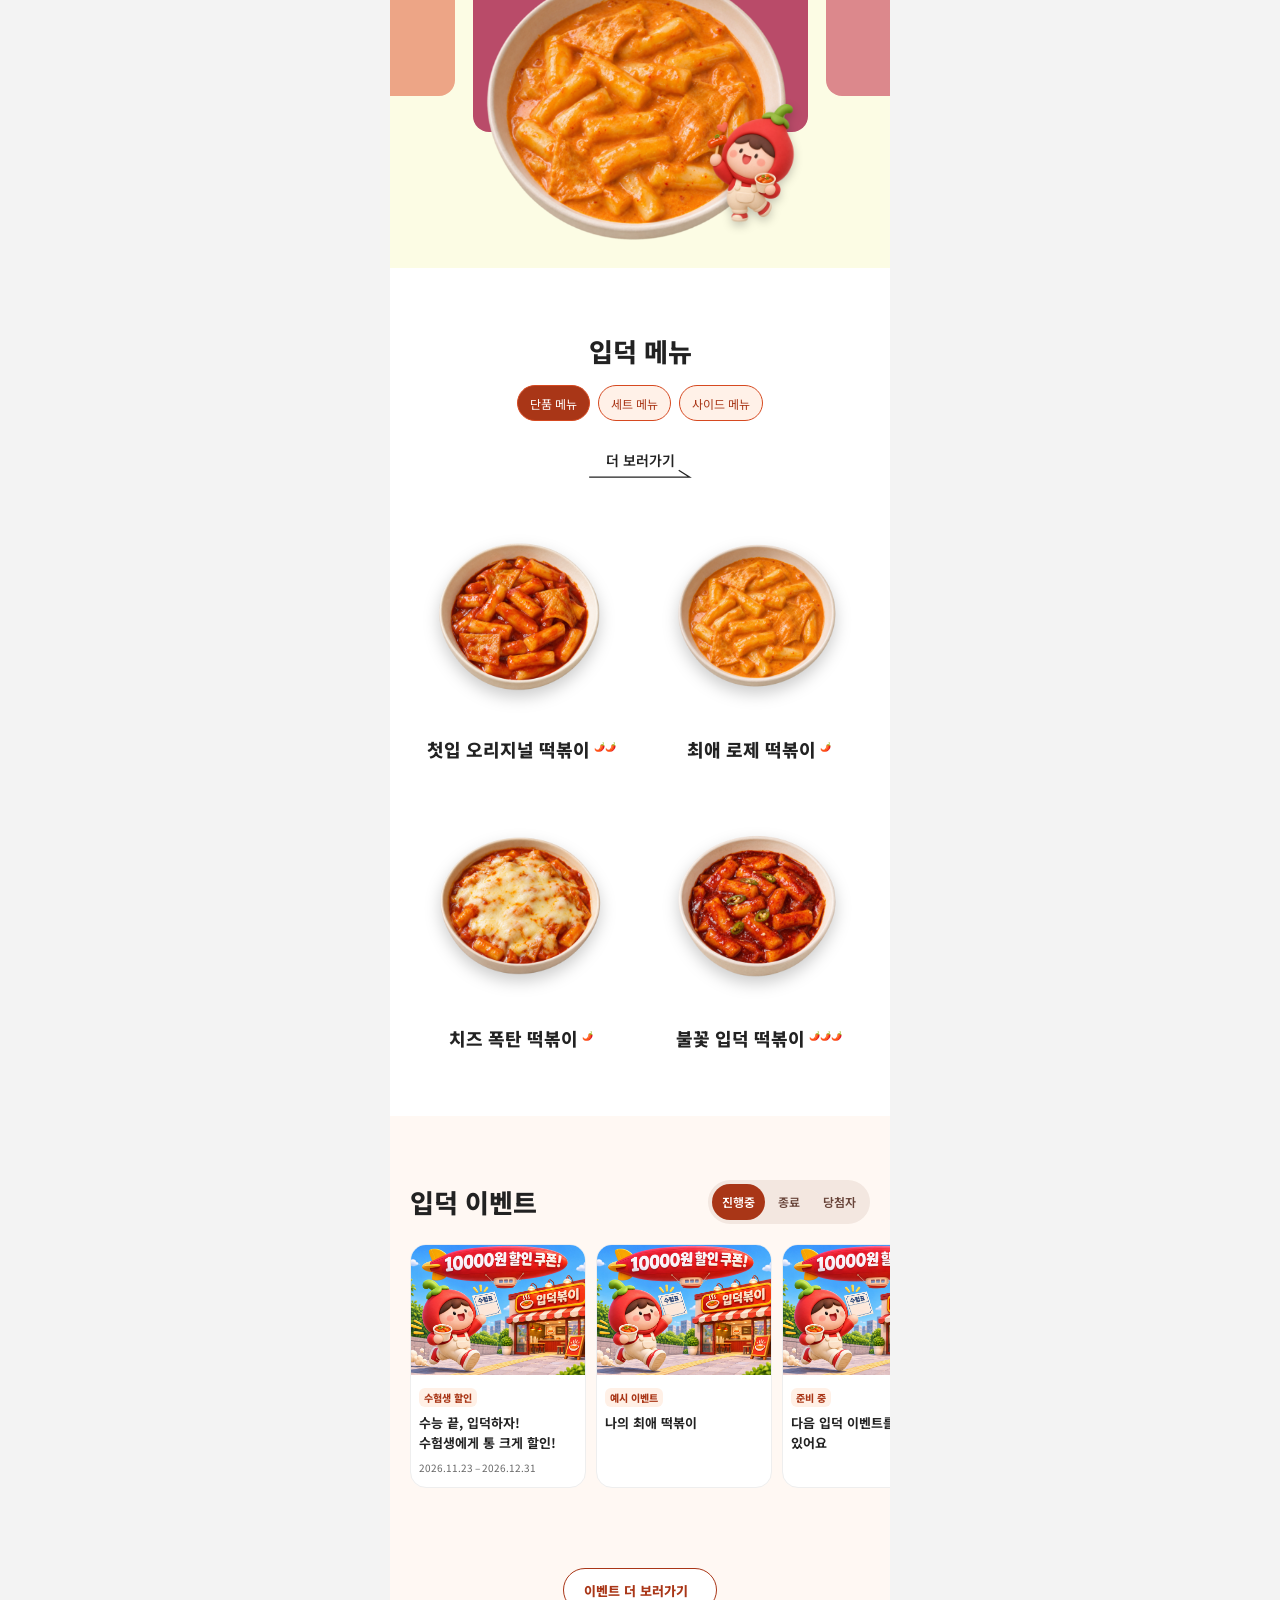
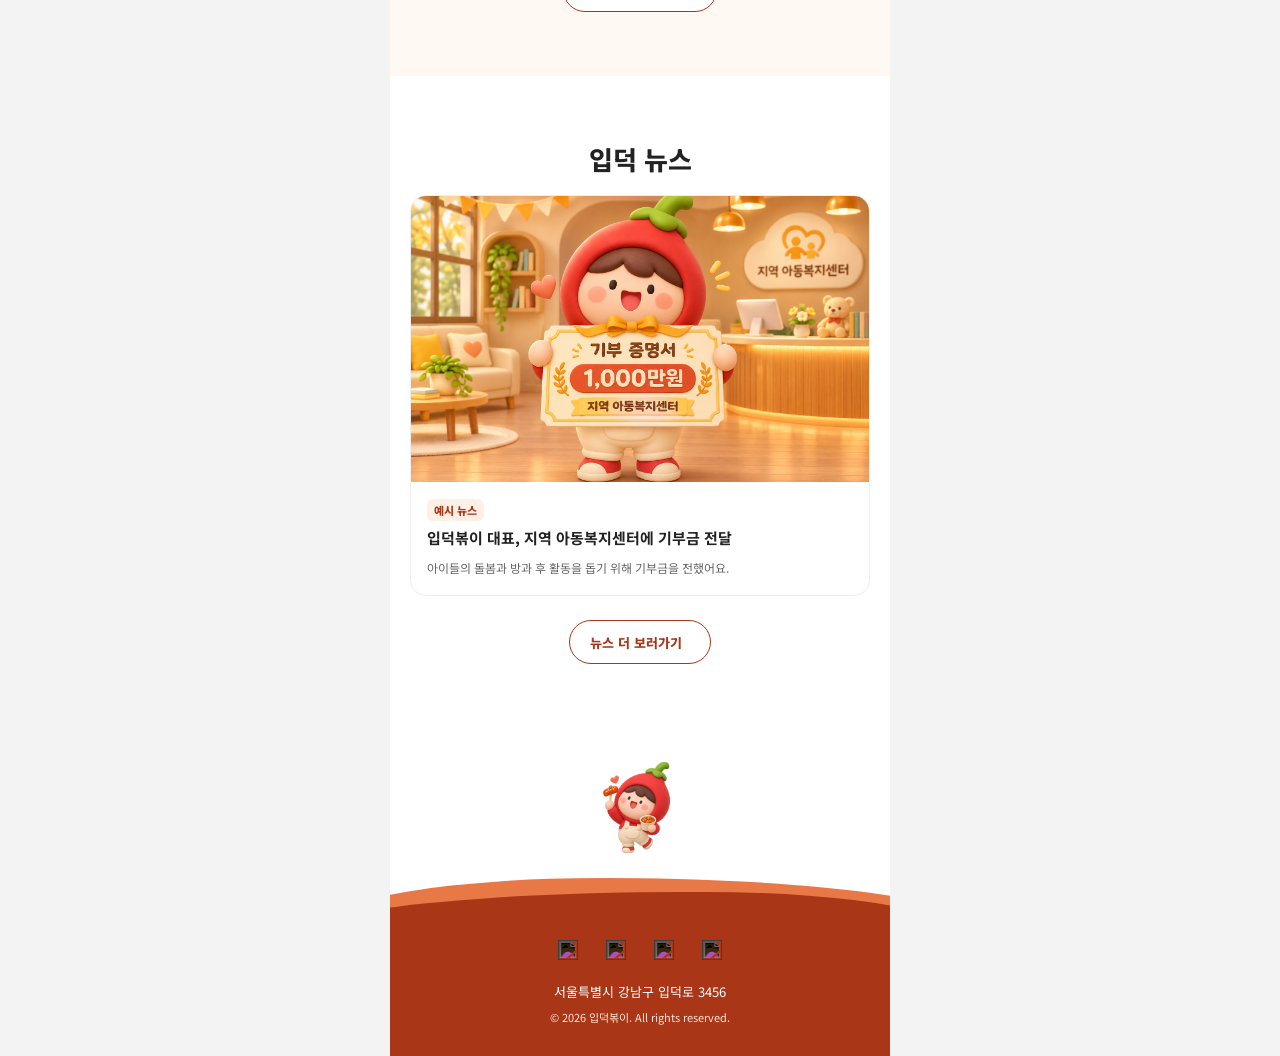
==== commit 95feb09e: "로그인, 맵기 표시" ====
--- a/index.html
+++ b/index.html
@@ -95,7 +95,7 @@
                 <article id="featured-original" class="featured-card is-current" data-flavor="original"
                          style="--card-offset: 0">
                     <p class="featured-rank">BEST 1</p>
-                    <h3>첫입 오리지널 떡볶이</h3>
+                    <h3>첫입 오리지널 떡볶이<span class="menu-spice" data-spice="original" hidden></span></h3>
                     <p class="featured-description">입덕볶이의 대표메뉴로 쫄깃한 밀떡에 매콤달콤한 소스를 듬뿍</p>
                     <a class="featured-order" href="sub/detail/detail.html?menu=original">주문하기</a>
                     <div class="featured-visual">
@@ -110,7 +110,7 @@
                 <article id="featured-rose" class="featured-card" data-flavor="rose"
                          style="--card-offset: 1" inert>
                     <p class="featured-rank">BEST 2</p>
-                    <h3>최애 로제 떡볶이</h3>
+                    <h3>최애 로제 떡볶이<span class="menu-spice" data-spice="rose" hidden></span></h3>
                     <p class="featured-description">입덕볶이의 대표메뉴로 매콤한 떡볶이 소스에 크림을 더해 부드럽게</p>
                     <a class="featured-order" href="sub/detail/detail.html?menu=rose">주문하기</a>
                     <div class="featured-visual">
@@ -125,7 +125,7 @@
                 <article id="featured-spicy" class="featured-card" data-flavor="spicy"
                          style="--card-offset: -1" inert>
                     <p class="featured-rank">BEST 3</p>
-                    <h3>불꽃 입덕 떡볶이</h3>
+                    <h3>불꽃 입덕 떡볶이<span class="menu-spice" data-spice="spicy" hidden></span></h3>
                     <p class="featured-description">입덕볶이의 대표메뉴로 청양고추의 알싸한 매운맛이 끝까지 남는 떡볶이</p>
                     <a class="featured-order" href="sub/detail/detail.html?menu=spicy">주문하기</a>
                     <div class="featured-visual">
@@ -177,7 +177,7 @@
                         <a class="menu-detail-link" href="sub/detail/detail.html?menu=original"
                            aria-label="첫입 오리지널 떡볶이 상세 페이지로 이동">상세 페이지로 이동</a>
                     </div>
-                    <h3>첫입 오리지널 떡볶이</h3>
+                    <h3>첫입 오리지널 떡볶이<span class="menu-spice" data-spice="original" hidden></span></h3>
                 </li>
                 <li class="menu-card">
                     <div class="menu-card__visual">
@@ -186,7 +186,7 @@
                         <a class="menu-detail-link" href="sub/detail/detail.html?menu=rose"
                            aria-label="최애 로제 떡볶이 상세 페이지로 이동">상세 페이지로 이동</a>
                     </div>
-                    <h3>최애 로제 떡볶이</h3>
+                    <h3>최애 로제 떡볶이<span class="menu-spice" data-spice="rose" hidden></span></h3>
                 </li>
                 <li class="menu-card">
                     <div class="menu-card__visual">
@@ -195,7 +195,7 @@
                         <a class="menu-detail-link" href="sub/detail/detail.html?menu=cheese"
                            aria-label="치즈 폭탄 떡볶이 상세 페이지로 이동">상세 페이지로 이동</a>
                     </div>
-                    <h3>치즈 폭탄 떡볶이</h3>
+                    <h3>치즈 폭탄 떡볶이<span class="menu-spice" data-spice="cheese" hidden></span></h3>
                 </li>
                 <li class="menu-card">
                     <div class="menu-card__visual">
@@ -204,7 +204,7 @@
                         <a class="menu-detail-link" href="sub/detail/detail.html?menu=spicy"
                            aria-label="불꽃 입덕 떡볶이 상세 페이지로 이동">상세 페이지로 이동</a>
                     </div>
-                    <h3>불꽃 입덕 떡볶이</h3>
+                    <h3>불꽃 입덕 떡볶이<span class="menu-spice" data-spice="spicy" hidden></span></h3>
                 </li>
             </ul>
         </section>
--- a/css/layout.css
+++ b/css/layout.css
@@ -210,4 +210,76 @@
   .menu-drawer[open] .menu-drawer__panel {
     animation: none;
   }
+}
+
+:root {
+  --site-header-height: 72px;
+}
+
+html {
+  scroll-padding-top: var(--site-header-height);
+}
+
+/* 서브 페이지에서 고정 헤더가 차지하던 자리 확보 */
+[data-site-header]:not([data-site-header="overlay"]) {
+  min-height: var(--site-header-height);
+}
+
+/* 화면 중앙의 최대 500px 영역에 헤더 고정 */
+[data-site-header] > .site-header {
+  position: fixed;
+  z-index: 10;
+  inset: 0 0 auto;
+  width: min(100%, var(--page-max-width, 500px));
+  min-height: var(--site-header-height);
+  margin-inline: auto;
+}
+
+.menu-spice {
+  display: inline-block;
+  margin-inline-start: 4px;
+  font-size: 9px;
+  font-weight: 400;
+  line-height: 1;
+  vertical-align: super;
+  white-space: nowrap;
+}
+
+.menu-spice::before {
+  content: attr(data-peppers);
+}
+
+.menu-spice[hidden],
+.spice-description[hidden] {
+  display: none;
+}
+
+.spice-guide {
+  display: flex;
+  flex-wrap: wrap;
+  align-items: center;
+  justify-content: center;
+  gap: 4px 10px;
+  margin: 12px var(--page-gutter, 20px) 0;
+  padding: 0;
+  color: #666;
+  font-size: 11px;
+  line-height: 1.5;
+  list-style: none;
+}
+
+.spice-guide li {
+  display: inline-flex;
+  align-items: center;
+  gap: 3px;
+}
+
+.spice-guide .menu-spice {
+  margin-inline-start: 0;
+}
+
+.spice-description {
+  margin: 6px 0 0;
+  color: #666;
+  font-size: 12px;
 }
